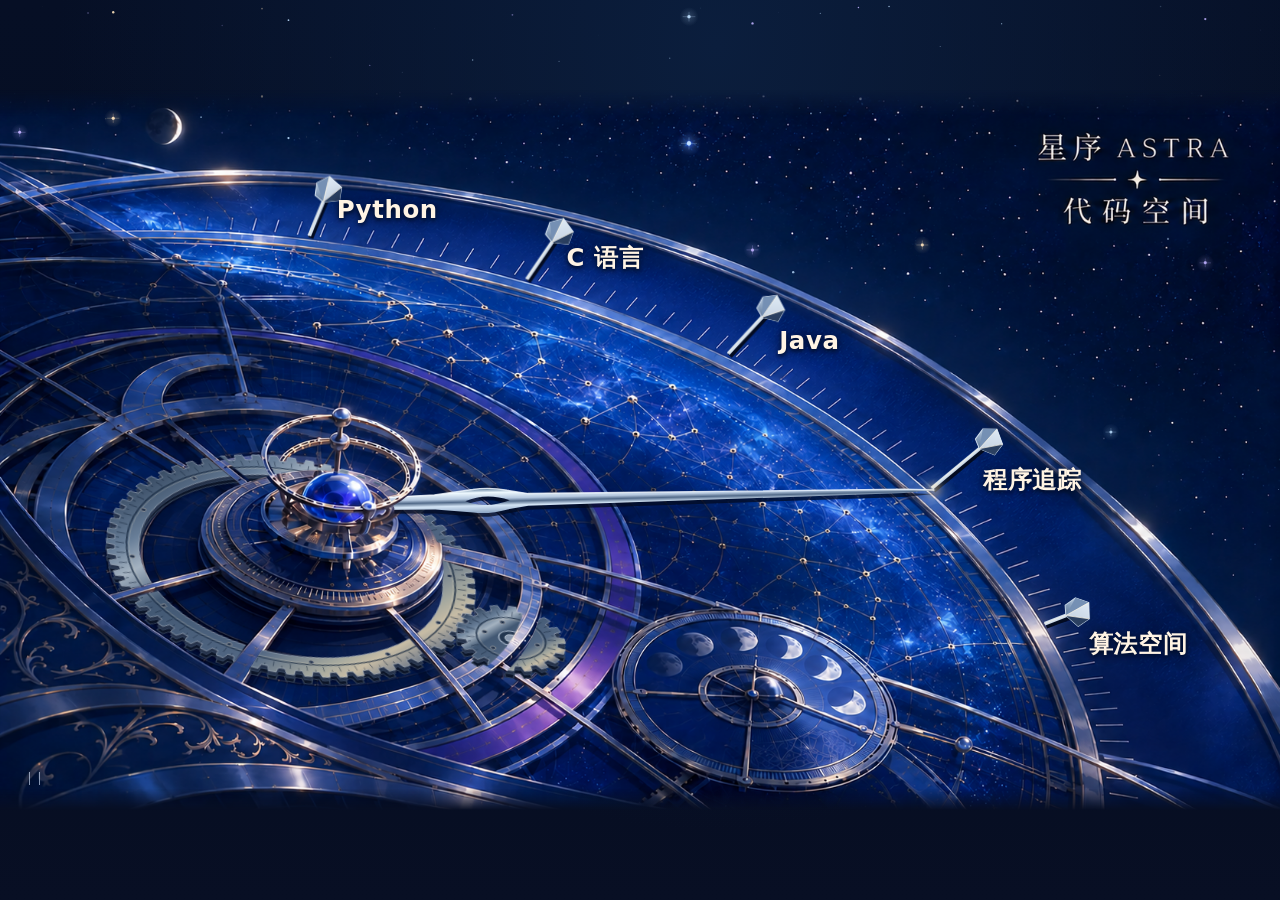
==== index.html @ 9f1ec838 "Publish Astra Code Space static site" ====
<!doctype html>
<html lang="zh-CN">
<head>
  <meta charset="utf-8">
  <meta name="viewport" content="width=device-width, initial-scale=1">
  <meta name="theme-color" content="#050d21">
  <title>星序 Astra · 代码空间</title>
  <link rel="icon" href="data:image/svg+xml,%3Csvg xmlns='http://www.w3.org/2000/svg' viewBox='0 0 32 32'%3E%3Cpath fill='%23ffe5b2' d='M16 1 19 13 31 16 19 19 16 31 13 19 1 16 13 13Z'/%3E%3C/svg%3E">
  <link rel="stylesheet" href="./clock.css">
  <script type="module" src="./clock.js"></script>
</head>
<body>
  <main class="clock" aria-labelledby="title">
    <h1 class="sr-only" id="title">星序 Astra · 代码空间</h1>
    <div class="clock-stage">
      <div class="clock-face">
        <img class="clock-art" src="./assets/clock-face.png" width="1672" height="941" alt="" fetchpriority="high" draggable="false">
        <svg class="clock-motion" viewBox="0 0 1672 941" aria-hidden="true">
          <defs>
            <path id="blade" fill-rule="evenodd" d="M 0 -7 L .157 -9 .222 -15 Q .249 -18 .28 -13 L .315 -8 .949 -2 1 0 .949 3 .315 8 .28 12 Q .249 18 .222 15 L .158 10 0 8 Z M .209 0 Q .244 -11 .284 0 Q .244 11 .209 0 Z"/>
            <linearGradient id="blade-metal" x1="0" y1="0" x2="0" y2="1">
              <stop offset="0" stop-color="#557596"/>
              <stop offset=".17" stop-color="#effaff"/>
              <stop offset=".41" stop-color="#b5c8df"/>
              <stop offset=".54" stop-color="#536b8a"/>
              <stop offset=".70" stop-color="#d3e4f5"/>
              <stop offset="1" stop-color="#8ca4c3"/>
            </linearGradient>
            <linearGradient id="sweep-light" gradientUnits="userSpaceOnUse">
              <stop offset="0" stop-color="#9cceff" stop-opacity="0"/>
              <stop offset=".72" class="trail-color" stop-opacity=".38"/>
              <stop offset="1" class="trail-color" stop-opacity=".9"/>
            </linearGradient>
            <radialGradient id="tip-light">
              <stop offset="0" stop-color="#fff8e4"/>
              <stop offset=".23" stop-color="#ffe0aa" stop-opacity=".70"/>
              <stop offset=".55" stop-color="#9ecbff" stop-opacity=".23"/>
              <stop offset="1" stop-color="#9ecbff" stop-opacity="0"/>
            </radialGradient>
            <linearGradient id="index-metal" x1="0" y1="0" x2="1" y2="1">
              <stop stop-color="#dce9f5"/>
              <stop offset=".43" stop-color="#8da4c0"/>
              <stop offset="1" stop-color="#344d71"/>
            </linearGradient>
            <g id="index-crystal">
              <path d="M -17 -12 -5 -26 15 -19 19 -2 0 8 -13 4 Z" fill="url(#index-metal)" stroke="#d1dfed" stroke-width="1.3"/>
              <path d="M -5 -26 0 8 -17 -12 Z" fill="#7590b4"/>
              <path d="M -5 -26 15 -19 0 8 Z" fill="#e8f1fa" fill-opacity=".78"/>
              <path d="M 15 -19 19 -2 0 8 Z" fill="#2b4061"/>
              <path d="M -5 -26 0 8 15 -19" fill="none" stroke="#fff8e8" stroke-opacity=".8" stroke-width="1.1"/>
            </g>
            <mask id="hub-occlusion" maskUnits="userSpaceOnUse" x="0" y="0" width="1672" height="941">
              <rect width="1672" height="941" fill="white"/>
              <path d="M 388 509 Q 419 487 471 503 Q 502 513 515 546 Q 519 579 477 590 Q 418 606 383 572 Q 374 543 388 509Z"/>
              <path d="M 344 472 C 348 521 404 554 469 552 C 512 550 541 525 549 499 C 556 470 522 439 475 428 C 427 413 370 435 352 456" fill="none" stroke="black" stroke-width="6"/>
            </mask>
            <mask id="gear-occlusion" maskUnits="userSpaceOnUse" x="0" y="0" width="1672" height="941">
              <rect width="1672" height="941" fill="white"/>
              <path d="M 0 509 C 125 690 340 817 611 897 L 900 941 H 0 Z"/>
              <path d="M 265 575 C 270 533 332 500 398 497 C 469 492 544 532 566 580 C 591 627 579 674 540 687 C 488 704 415 694 351 675 C 297 659 251 621 265 575 Z"/>
              <path d="M 151 377 L 363 547 M 140 666 L 287 626 M 507 676 L 639 826" fill="none" stroke="black" stroke-width="12"/>
              <path d="M 369 673 L 300 775 M 561 598 L 709 645" fill="none" stroke="black" stroke-width="21"/>
              <path d="M 105 474 C 206 374 375 405 503 463 S 706 591 695 678 C 687 736 621 796 530 813" fill="none" stroke="black" stroke-width="22"/>
              <path d="M 343 469 C 350 519 402 554 468 552 C 515 550 542 524 550 499 C 556 469 519 437 475 428 C 429 414 375 433 352 455" fill="none" stroke="black" stroke-width="7"/>
            </mask>
          </defs>
          <!-- Each segment starts at the inner end of its engraved tick. -->
          <g visibility="hidden">
            <path data-orbit="python" data-notch="406 138" d="M 386 190 C 481 191 576 214 671 242"/>
            <path data-orbit="c" data-notch="708 187" d="M 671 242 C 764 269 853 303 935 337"/>
            <path data-orbit="java" data-notch="983 282" d="M 935 337 C 1030 379 1132 444 1204 508"/>
            <path data-orbit="trace" data-notch="1271 450" d="M 1204 508 C 1265 562 1320 626 1355 682"/>
            <path data-orbit="algorithms" data-notch="1390 668" d="M 1355 682 C 1460 845 1503 1020 1258 1112 C 963 1223 399 1197 -15 1008 C -382 842 -482 539 -262 335 C -117 202 125 186 386 190"/>
          </g>
          <g mask="url(#gear-occlusion)">
            <g class="gear-train" transform="matrix(1 .19 -.09 .575 380 622)"></g>
          </g>
          <g class="clock-markers"></g>
          <path class="clock-trail" fill="none" stroke="url(#sweep-light)" stroke-width="2.5" stroke-linecap="round"/>
          <g mask="url(#hub-occlusion)">
            <g transform="translate(0 5)">
              <use class="hand-shadow" href="#blade" fill="#030a1e" opacity=".72"/>
            </g>
            <g class="hand" transform="matrix(758 -33 .0435 .999 446 541)">
              <use href="#blade" fill="url(#blade-metal)"/>
              <path d="M .03 -6 L .157 -9 .222 -15 Q .249 -18 .28 -13 L .315 -8 .949 -2 1 0" fill="none" stroke="#f4faff" stroke-opacity=".84" stroke-width="1.45" vector-effect="non-scaling-stroke"/>
            </g>
          </g>
          <g class="hand-tip" transform="translate(1204 508)">
            <circle r="29" fill="url(#tip-light)"/>
            <path class="tip-rays" d="M -24 0 H 24 M 0 -10 V 10" fill="none" stroke="#fff1d1" stroke-width="1.1"/>
            <circle r="2.2" fill="#fff3d8"/>
          </g>
          <g class="detent-flash">
            <path class="detent-tick" fill="none" stroke="#fff0c9" stroke-width="3" stroke-linecap="round"/>
            <circle class="detent-glint" r="52" fill="url(#tip-light)"/>
          </g>
        </svg>
        <button class="motion-toggle" type="button" aria-label="暂停动效" aria-pressed="false" title="暂停动效" hidden></button>
      </div>
      <nav class="clock-nav" aria-label="代码空间入口">
        <a class="clock-entry" data-stop="python" style="--x:374; --y:89; --w:188; --h:111; --label-x:114; --label-y:67" href="./study/#/learn/python"><span class="entry-label">Python</span></a>
        <a class="clock-entry" data-stop="c" style="--x:655; --y:140; --w:186; --h:114; --label-x:118; --label-y:75" href="./study/#/learn/c"><span class="entry-label">C 语言</span></a>
        <a class="clock-entry" data-stop="java" style="--x:922; --y:232; --w:182; --h:116; --label-x:119; --label-y:88" href="./study/#/learn/java"><span class="entry-label">Java</span></a>
        <a class="clock-entry" data-stop="trace" style="--x:1189; --y:400; --w:233; --h:122; --label-x:146; --label-y:98" href="./study/#/trace/c/functions"><span class="entry-label">程序追踪</span></a>
        <a class="clock-entry" data-stop="algorithms" style="--x:1340; --y:626; --w:223; --h:113; --label-x:137; --label-y:83" href="./study/#/algorithms"><span class="entry-label">算法空间</span></a>
      </nav>
    </div>
    <canvas class="clock-atmosphere" width="1672" height="941" aria-hidden="true"></canvas>
    <p class="sr-only" role="status" id="clock-status"></p>
  </main>
</body>
</html>
---- clock.css ----
:root {
  color-scheme: dark;
  background: #050d21;
  color: #f2f6ff;
  font-family: "Microsoft YaHei UI", "PingFang SC", system-ui, sans-serif;
}

* { box-sizing: border-box; }
body { margin: 0; }

.clock {
  position: relative;
  display: grid;
  min-height: 100svh;
  place-items: center;
  overflow: clip;
  background:
    radial-gradient(ellipse at 56% 5%, #0b1e3d 0%, transparent 65%),
    linear-gradient(#060f25, #050d21 72%, #080f24);
}

.clock-stage {
  position: relative;
  width: min(100%, calc(100svh * 1672 / 941));
  isolation: isolate;
  container-type: inline-size;
}

.clock-face {
  position: relative;
  overflow: clip;
  aspect-ratio: 1672 / 941;
}

.clock-art,
.clock-motion,
.clock-atmosphere {
  position: absolute;
  inset: 0;
  display: block;
  width: 100%;
  height: 100%;
  pointer-events: none;
}

.clock-atmosphere {
  z-index: 2;
}

@media (max-aspect-ratio: 3/2) {
  .clock-art,
  .clock-motion {
    mask-image: linear-gradient(transparent, black 3.7%, black 97%, transparent);
  }
}

.clock-nav {
  position: absolute;
  inset: 0;
  pointer-events: none;
}

.clock-entry {
  position: absolute;
  left: calc((var(--x) + var(--shift-x, 0)) * 100% / 1672);
  top: calc((var(--y) + var(--shift-y, 0)) * 100% / 941);
  width: calc(var(--w) * 100% / 1672);
  height: calc(var(--h) * 100% / 941);
  color: #fff4e4;
  pointer-events: auto;
  text-decoration: none;
  touch-action: manipulation;
  -webkit-tap-highlight-color: transparent;
}

.entry-label {
  position: absolute;
  left: calc(var(--label-x) * 100% / var(--w));
  top: calc(var(--label-y) * 100% / var(--h));
  transform: translate(-50%, -50%);
  font-size: clamp(14px, 1.91cqw, 36px);
  font-weight: 600;
  line-height: 1.2;
  letter-spacing: .025em;
  text-shadow: 0 2px 4px #020b22, 0 0 14px #061431;
  white-space: nowrap;
}

.clock-entry:is(:hover, :focus-visible, [data-engaged]) .entry-label {
  color: #ffe5ad;
  text-shadow: 0 2px 6px #020b22, 0 0 13px #e3a558b0;
}

.clock-marker {
  color: #d2dfec;
}

.clock-marker:is([data-highlight], [data-engaged]) {
  color: #ffe6b3;
}

.clock-marker:is([data-highlight], [data-engaged]) .index-knob {
  filter: drop-shadow(0 0 4px #ffe2a6a8);
}

.clock-entry:focus-visible,
.motion-toggle:focus-visible {
  outline: 1px solid #ffe4b4;
  outline-offset: 3px;
}

.trail-color {
  stop-color: #cee7ff;
}

.clock-trail {
  opacity: .45;
}

.hand-tip {
  opacity: .42;
}

.tip-rays,
.detent-flash {
  opacity: 0;
}

.clock-stage[data-motion="turning"] .clock-trail,
.clock-stage[data-motion="turning"] .hand-tip {
  opacity: .85;
}

.clock-stage[data-motion="turning"] .trail-color {
  stop-color: #ffe2ab;
}

.clock-stage[data-motion="arrived"] .hand-tip,
.clock-stage[data-motion="arrived"] .tip-rays {
  opacity: 1;
}

.clock-stage[data-motion="arrived"] .detent-flash {
  animation: engage .2s ease-out both;
}

.clock-stage[data-motion="paused"] .hand-tip {
  opacity: .22;
}

@keyframes engage {
  from { opacity: .96; }
  to { opacity: .24; }
}

.motion-toggle {
  position: absolute;
  left: 12px;
  bottom: 10px;
  z-index: 1;
  display: grid;
  width: 44px;
  height: 44px;
  place-items: center;
  border: 0;
  background: transparent;
  color: #d7e7ff9e;
  cursor: pointer;
}

.motion-toggle[hidden] { display: none; }
.motion-toggle:hover { color: #fff3d8; }

.motion-toggle::before {
  width: 9px;
  height: 13px;
  border-inline: 1.5px solid currentColor;
  content: "";
}

.motion-toggle[aria-pressed="true"]::before {
  width: 10px;
  height: 13px;
  border: 0;
  background: currentColor;
  clip-path: polygon(0 0, 100% 50%, 0 100%);
}

.sr-only {
  position: absolute;
  width: 1px;
  height: 1px;
  overflow: hidden;
  clip-path: inset(50%);
  white-space: nowrap;
}

@media (max-width: 700px) {
  .clock-nav {
    position: static;
    display: flex;
    flex-wrap: wrap;
    justify-content: center;
    gap: 2px 15px;
    padding: 14px 14px 4px;
  }

  .clock-entry {
    position: static;
    display: grid;
    width: auto;
    min-width: 44px;
    height: 44px;
    place-items: center;
    color: #eef5ff;
  }

  .entry-label {
    position: static;
    transform: none;
    font-size: .9rem;
  }
}
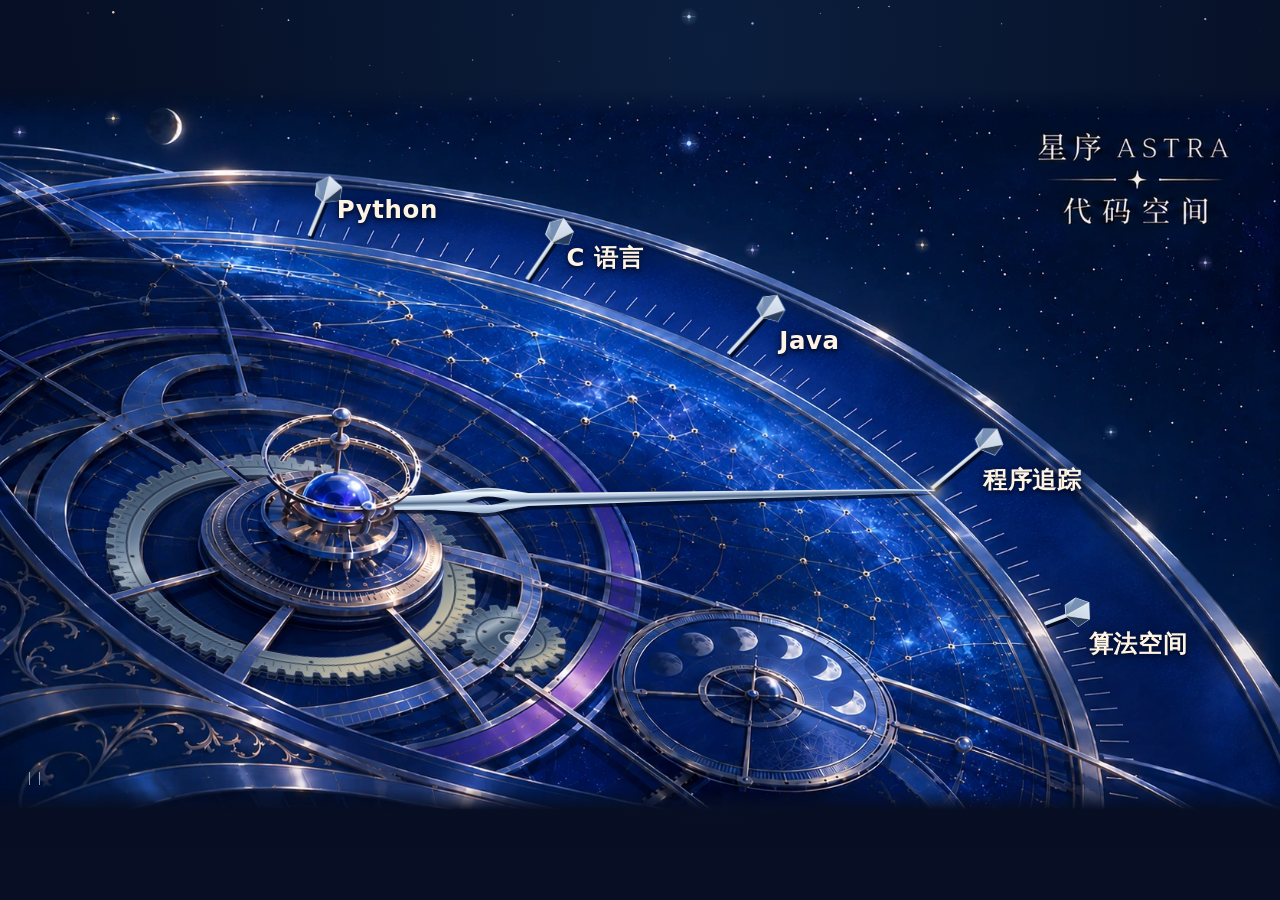
==== commit f53c95b8: "Optimize the clock landing image" ====
--- a/index.html
+++ b/index.html
@@ -14,7 +14,7 @@
     <h1 class="sr-only" id="title">星序 Astra · 代码空间</h1>
     <div class="clock-stage">
       <div class="clock-face">
-        <img class="clock-art" src="./assets/clock-face.png" width="1672" height="941" alt="" fetchpriority="high" draggable="false">
+        <img class="clock-art" src="./assets/clock-face.webp" width="1672" height="941" alt="" fetchpriority="high" draggable="false">
         <svg class="clock-motion" viewBox="0 0 1672 941" aria-hidden="true">
           <defs>
             <path id="blade" fill-rule="evenodd" d="M 0 -7 L .157 -9 .222 -15 Q .249 -18 .28 -13 L .315 -8 .949 -2 1 0 .949 3 .315 8 .28 12 Q .249 18 .222 15 L .158 10 0 8 Z M .209 0 Q .244 -11 .284 0 Q .244 11 .209 0 Z"/>
